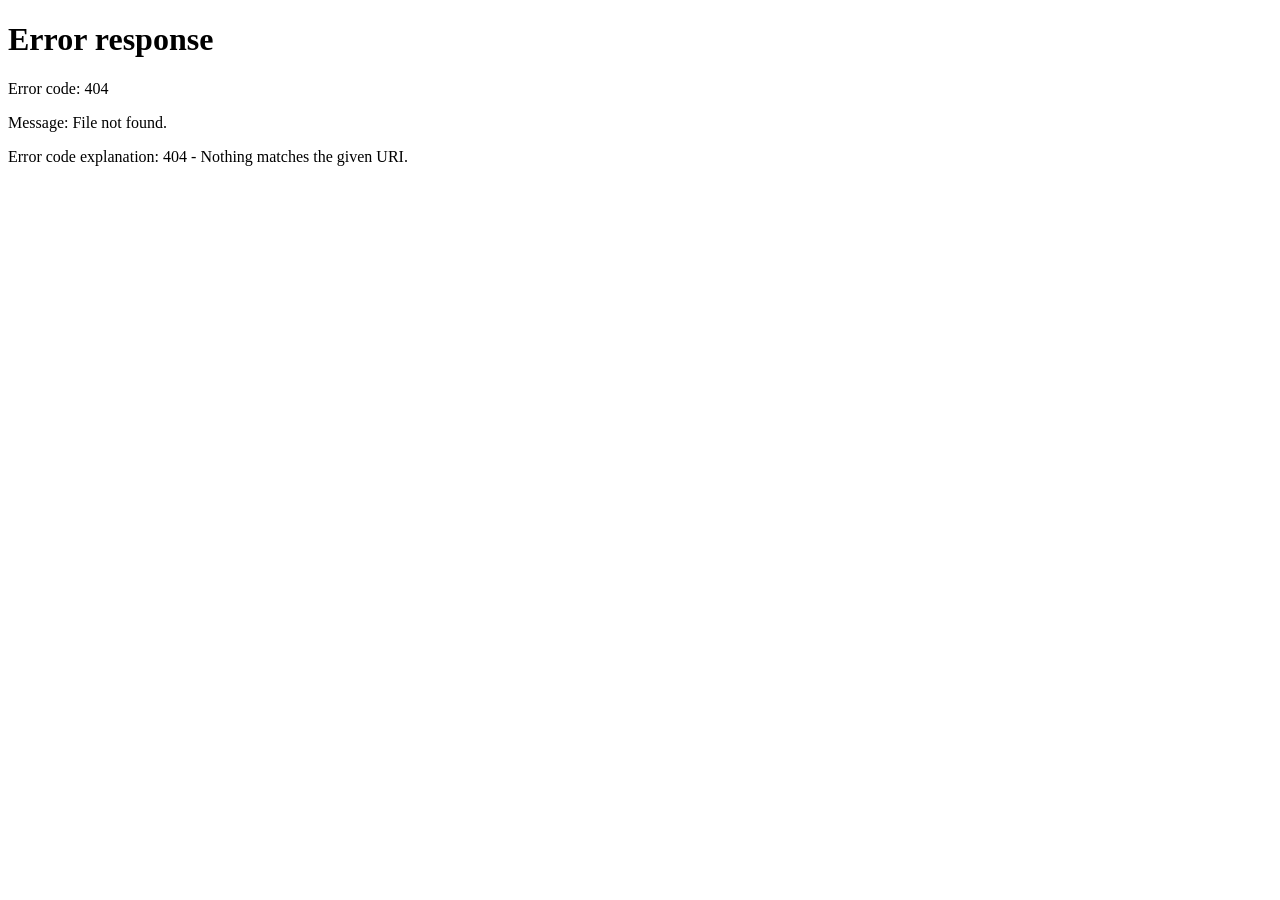
==== index.html @ 57e68140 "Polish OddPlay loading screen" ====
<!DOCTYPE html>
<html lang="en">
<head>
<meta charset="UTF-8">
<meta name="viewport" content="width=device-width, initial-scale=1.0">
<meta name="theme-color" content="#05060f">
<title>OddPlay</title>
<link rel="preconnect" href="https://fonts.googleapis.com">
<link rel="preconnect" href="https://fonts.gstatic.com" crossorigin>
<link href="https://fonts.googleapis.com/css2?family=Inter:wght@400;500;600;700&family=Space+Mono:wght@400;700&display=swap" rel="stylesheet">
<style>
*{box-sizing:border-box}
html,body{width:100%;height:100%;margin:0}
body{
  display:grid;
  place-items:center;
  overflow:hidden;
  background:
    radial-gradient(circle at 50% 42%,rgba(124,108,240,.12),transparent 30%),
    #05060f;
  color:#f5f3ff;
  font-family:Inter,system-ui,sans-serif;
}
body::before{
  content:"";
  position:fixed;
  inset:0;
  pointer-events:none;
  background-image:
    radial-gradient(circle,rgba(255,255,255,.34) 1px,transparent 1px),
    radial-gradient(circle,rgba(255,255,255,.2) 1px,transparent 1px);
  background-size:120px 120px,210px 210px;
  background-position:12px 30px,70px 90px;
  opacity:.16;
}
.loader{
  position:relative;
  width:min(88vw,390px);
  padding:34px 30px 30px;
  text-align:center;
  border:1px solid rgba(255,255,255,.09);
  border-radius:22px;
  background:rgba(12,13,28,.72);
  box-shadow:0 24px 70px rgba(0,0,0,.34),inset 0 1px 0 rgba(255,255,255,.04);
  backdrop-filter:blur(16px);
  -webkit-backdrop-filter:blur(16px);
}
.logo-wrap{display:inline-flex;align-items:center;gap:12px;margin-bottom:12px}
.mark{
  width:12px;
  height:12px;
  border-radius:50%;
  background:#7c6cf0;
  box-shadow:0 0 24px rgba(124,108,240,.75);
  animation:pulse 1.6s ease-in-out infinite;
}
.logo{
  margin:0;
  font:700 clamp(2.2rem,8vw,3.2rem)/1 "Space Mono",monospace;
  letter-spacing:.11em;
  text-indent:.11em;
}
.kicker{
  margin:0 0 22px;
  color:#868395;
  font-size:.7rem;
  font-weight:600;
  letter-spacing:.18em;
  text-transform:uppercase;
}
.status-row{display:flex;align-items:center;justify-content:space-between;margin-bottom:9px}
.text{margin:0;color:#bbb7c9;font-size:.78rem}
.dots{display:flex;gap:4px}
.dots span{width:4px;height:4px;border-radius:50%;background:#7c6cf0;opacity:.25;animation:dot 1.1s ease-in-out infinite}
.dots span:nth-child(2){animation-delay:.16s}.dots span:nth-child(3){animation-delay:.32s}
.line{height:5px;width:100%;border-radius:99px;background:rgba(255,255,255,.07);overflow:hidden}
.line span{display:block;width:34%;height:100%;border-radius:inherit;background:linear-gradient(90deg,rgba(124,108,240,.25),#9a8cff,rgba(124,108,240,.25));box-shadow:0 0 18px rgba(124,108,240,.45);animation:load 1.35s cubic-bezier(.45,0,.25,1) infinite}
.footer{margin-top:18px;color:#5f5d6c;font-size:.62rem;letter-spacing:.08em;text-transform:uppercase}
@keyframes load{0%{transform:translateX(-135%)}100%{transform:translateX(410%)}}
@keyframes pulse{0%,100%{transform:scale(.8);opacity:.55}50%{transform:scale(1);opacity:1}}
@keyframes dot{0%,80%,100%{opacity:.2;transform:translateY(0)}40%{opacity:1;transform:translateY(-2px)}}
@media(max-width:420px){.loader{padding:30px 22px 26px;border-radius:18px}.logo{font-size:2.25rem}}
@media(prefers-reduced-motion:reduce){.mark,.dots span,.line span{animation:none}.mark{opacity:1}.line span{transform:translateX(190%)}}
</style>
</head>
<body>
<main class="loader" aria-live="polite" aria-busy="true">
  <div class="logo-wrap"><span class="mark" aria-hidden="true"></span><h1 class="logo">OddPlay</h1></div>
  <p class="kicker">Tiny games. Big distractions.</p>
  <div class="status-row">
    <p class="text" id="status">Loading arcade</p>
    <div class="dots" aria-hidden="true"><span></span><span></span><span></span></div>
  </div>
  <div class="line" aria-hidden="true"><span></span></div>
  <div class="footer">Finding something fun…</div>
</main>
<script>
(function(){
  var status=document.getElementById('status');
  var games=[
    {name:'Cosmic Calendar',url:'game1.html'},
    {name:'Block Market',url:'game2.html'},
    {name:'Stop at 5.000',url:'game3.html'},
    {name:'A is Z Typer',url:'game4.html'},
    {name:'DVD Game',url:'game5.html'}
  ];
  var started=Date.now();
  var minimum=1250;
  function launch(list){
    var game=list[Math.floor(Math.random()*list.length)]||games[0];
    status.textContent='Opening '+game.name;
    var delay=Math.max(0,minimum-(Date.now()-started));
    setTimeout(function(){window.location.replace(game.url);},delay);
  }
  fetch('games.json',{cache:'no-store'})
    .then(function(r){if(!r.ok)throw new Error('registry');return r.json();})
    .then(function(data){
      var live=Array.isArray(data)?data.filter(function(g){return g&&typeof g.url==='string'&&g.url.trim();}):[];
      launch(live.length?live:games);
    })
    .catch(function(){launch(games);});
})();
</script>
</body>
</html>
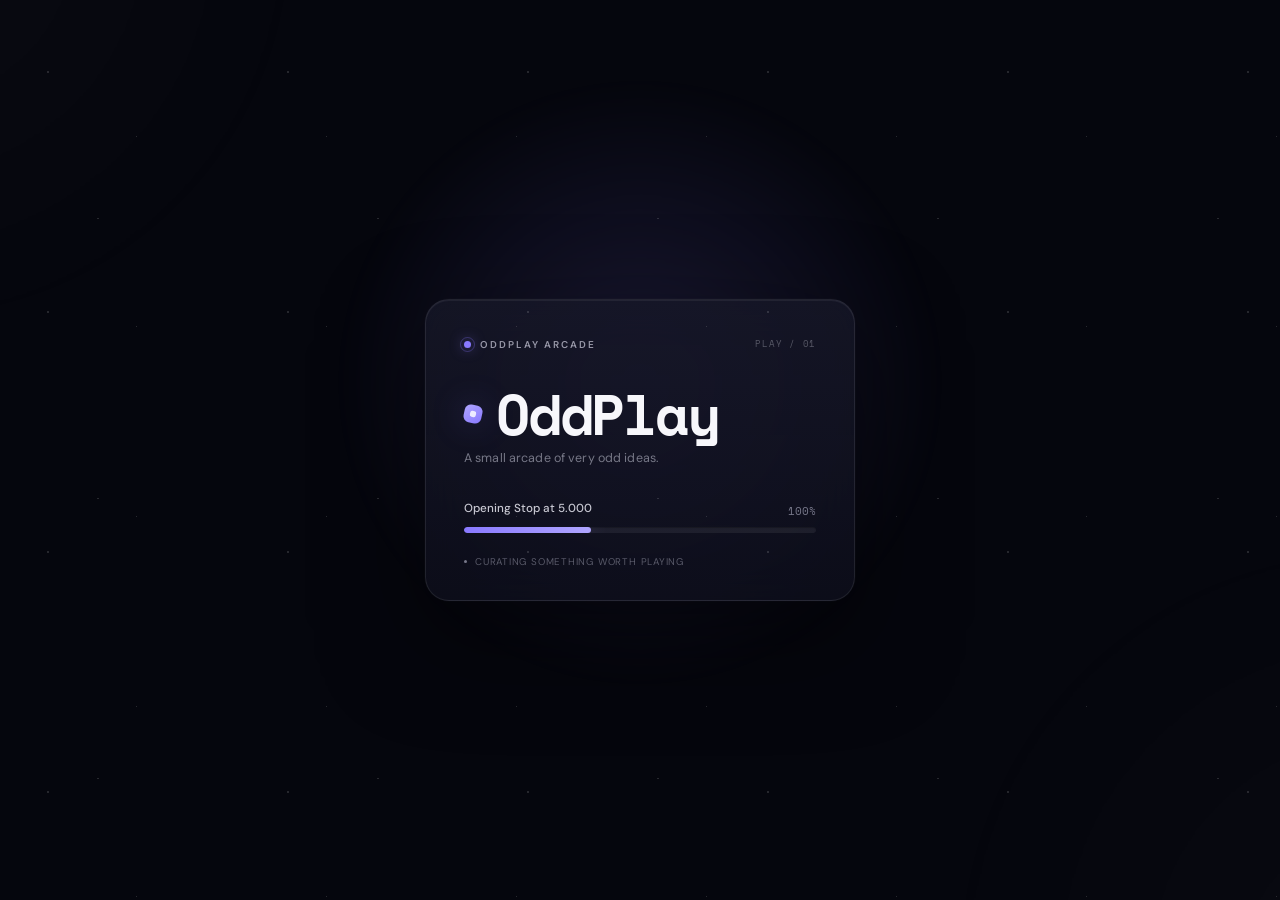
==== commit 62e4e352: "Upgrade OddPlay loader to premium visual design" ====
--- a/index.html
+++ b/index.html
@@ -7,96 +7,62 @@
 <title>OddPlay</title>
 <link rel="preconnect" href="https://fonts.googleapis.com">
 <link rel="preconnect" href="https://fonts.gstatic.com" crossorigin>
-<link href="https://fonts.googleapis.com/css2?family=Inter:wght@400;500;600;700&family=Space+Mono:wght@400;700&display=swap" rel="stylesheet">
+<link href="https://fonts.googleapis.com/css2?family=DM+Sans:wght@400;500;600;700&family=Space+Mono:wght@400;700&display=swap" rel="stylesheet">
 <style>
+:root{color-scheme:dark;--bg:#05060d;--panel:rgba(14,15,28,.78);--text:#f7f7fb;--muted:#8d8e9d;--dim:#5d5e6c;--accent:#8979ff;--accent2:#b0a6ff}
 *{box-sizing:border-box}
 html,body{width:100%;height:100%;margin:0}
-body{
-  display:grid;
-  place-items:center;
-  overflow:hidden;
-  background:
-    radial-gradient(circle at 50% 42%,rgba(124,108,240,.12),transparent 30%),
-    #05060f;
-  color:#f5f3ff;
-  font-family:Inter,system-ui,sans-serif;
-}
-body::before{
-  content:"";
-  position:fixed;
-  inset:0;
-  pointer-events:none;
-  background-image:
-    radial-gradient(circle,rgba(255,255,255,.34) 1px,transparent 1px),
-    radial-gradient(circle,rgba(255,255,255,.2) 1px,transparent 1px);
-  background-size:120px 120px,210px 210px;
-  background-position:12px 30px,70px 90px;
-  opacity:.16;
-}
-.loader{
-  position:relative;
-  width:min(88vw,390px);
-  padding:34px 30px 30px;
-  text-align:center;
-  border:1px solid rgba(255,255,255,.09);
-  border-radius:22px;
-  background:rgba(12,13,28,.72);
-  box-shadow:0 24px 70px rgba(0,0,0,.34),inset 0 1px 0 rgba(255,255,255,.04);
-  backdrop-filter:blur(16px);
-  -webkit-backdrop-filter:blur(16px);
-}
-.logo-wrap{display:inline-flex;align-items:center;gap:12px;margin-bottom:12px}
-.mark{
-  width:12px;
-  height:12px;
-  border-radius:50%;
-  background:#7c6cf0;
-  box-shadow:0 0 24px rgba(124,108,240,.75);
-  animation:pulse 1.6s ease-in-out infinite;
-}
-.logo{
-  margin:0;
-  font:700 clamp(2.2rem,8vw,3.2rem)/1 "Space Mono",monospace;
-  letter-spacing:.11em;
-  text-indent:.11em;
-}
-.kicker{
-  margin:0 0 22px;
-  color:#868395;
-  font-size:.7rem;
-  font-weight:600;
-  letter-spacing:.18em;
-  text-transform:uppercase;
-}
-.status-row{display:flex;align-items:center;justify-content:space-between;margin-bottom:9px}
-.text{margin:0;color:#bbb7c9;font-size:.78rem}
-.dots{display:flex;gap:4px}
-.dots span{width:4px;height:4px;border-radius:50%;background:#7c6cf0;opacity:.25;animation:dot 1.1s ease-in-out infinite}
-.dots span:nth-child(2){animation-delay:.16s}.dots span:nth-child(3){animation-delay:.32s}
-.line{height:5px;width:100%;border-radius:99px;background:rgba(255,255,255,.07);overflow:hidden}
-.line span{display:block;width:34%;height:100%;border-radius:inherit;background:linear-gradient(90deg,rgba(124,108,240,.25),#9a8cff,rgba(124,108,240,.25));box-shadow:0 0 18px rgba(124,108,240,.45);animation:load 1.35s cubic-bezier(.45,0,.25,1) infinite}
-.footer{margin-top:18px;color:#5f5d6c;font-size:.62rem;letter-spacing:.08em;text-transform:uppercase}
-@keyframes load{0%{transform:translateX(-135%)}100%{transform:translateX(410%)}}
-@keyframes pulse{0%,100%{transform:scale(.8);opacity:.55}50%{transform:scale(1);opacity:1}}
-@keyframes dot{0%,80%,100%{opacity:.2;transform:translateY(0)}40%{opacity:1;transform:translateY(-2px)}}
-@media(max-width:420px){.loader{padding:30px 22px 26px;border-radius:18px}.logo{font-size:2.25rem}}
-@media(prefers-reduced-motion:reduce){.mark,.dots span,.line span{animation:none}.mark{opacity:1}.line span{transform:translateX(190%)}}
+body{display:grid;place-items:center;overflow:hidden;background:var(--bg);color:var(--text);font-family:"DM Sans",Inter,system-ui,sans-serif;-webkit-font-smoothing:antialiased}
+body::before{content:"";position:fixed;inset:-25%;background:radial-gradient(circle at 50% 45%,rgba(137,121,255,.16),transparent 25%),radial-gradient(circle at 12% 12%,rgba(255,255,255,.025),transparent 20%),radial-gradient(circle at 88% 88%,rgba(255,255,255,.02),transparent 22%);filter:blur(8px);pointer-events:none}
+body::after{content:"";position:fixed;inset:0;pointer-events:none;opacity:.14;background-image:radial-gradient(circle at 20% 30%,#fff .7px,transparent .8px),radial-gradient(circle at 80% 20%,#fff .6px,transparent .7px),radial-gradient(circle at 35% 78%,#fff .55px,transparent .7px),radial-gradient(circle at 72% 72%,#fff .45px,transparent .65px);background-size:240px 240px,310px 310px,280px 280px,190px 190px}
+.loader{position:relative;width:min(90vw,430px);padding:38px 38px 32px;border:1px solid rgba(255,255,255,.085);border-radius:24px;background:linear-gradient(180deg,rgba(22,23,39,.82),var(--panel));box-shadow:0 35px 100px rgba(0,0,0,.5),0 0 0 1px rgba(255,255,255,.015),inset 0 1px 0 rgba(255,255,255,.06);backdrop-filter:blur(22px);-webkit-backdrop-filter:blur(22px)}
+.topline{display:flex;align-items:center;justify-content:space-between;margin-bottom:36px}
+.eyebrow{display:flex;align-items:center;gap:9px;color:#9898a8;font-size:.62rem;font-weight:600;letter-spacing:.2em;text-transform:uppercase}
+.live{position:relative;width:7px;height:7px;border-radius:50%;background:var(--accent);box-shadow:0 0 14px rgba(137,121,255,.75)}
+.live::after{content:"";position:absolute;inset:-4px;border:1px solid rgba(137,121,255,.3);border-radius:50%;animation:ring 1.8s ease-out infinite}
+.version{color:#585967;font:400 .58rem/1 "Space Mono",monospace;letter-spacing:.08em}
+.brand{display:flex;align-items:center;gap:14px;margin-bottom:10px}
+.brand-mark{position:relative;width:18px;height:18px;border-radius:6px;background:linear-gradient(135deg,var(--accent2),var(--accent));box-shadow:0 0 34px rgba(137,121,255,.28);transform:rotate(12deg)}
+.brand-mark::after{content:"";position:absolute;width:6px;height:6px;left:6px;top:6px;border-radius:2px;background:#fff;opacity:.82}
+.logo{margin:0;font:700 clamp(2.45rem,9vw,3.5rem)/.96 "Space Mono",monospace;letter-spacing:-.04em}
+.tagline{margin:0 0 34px;color:#777887;font-size:.78rem;letter-spacing:.01em}
+.status{display:flex;align-items:end;justify-content:space-between;margin-bottom:11px}
+.status-label{margin:0;color:#c8c8d2;font-size:.73rem;font-weight:500}
+.percent{margin:0;color:#77788a;font:400 .66rem/1 "Space Mono",monospace}
+.track{position:relative;height:6px;overflow:hidden;border-radius:999px;background:rgba(255,255,255,.065);box-shadow:inset 0 1px 1px rgba(0,0,0,.25)}
+.bar{position:absolute;inset:0 auto 0 0;width:36%;border-radius:inherit;background:linear-gradient(90deg,var(--accent),var(--accent2));box-shadow:0 0 22px rgba(137,121,255,.35);animation:progress 1.35s cubic-bezier(.65,0,.2,1) infinite}
+.shine{position:absolute;inset:0;transform:translateX(-110%);background:linear-gradient(90deg,transparent,rgba(255,255,255,.5),transparent);animation:shine 1.35s ease-in-out infinite}
+.note{display:flex;align-items:center;gap:8px;margin-top:22px;color:#595a69;font-size:.61rem;letter-spacing:.08em;text-transform:uppercase}
+.note-dot{width:3px;height:3px;border-radius:50%;background:#77788a}
+@keyframes progress{0%{transform:translateX(-125%)}100%{transform:translateX(375%)}}
+@keyframes shine{0%{transform:translateX(-115%)}55%,100%{transform:translateX(115%)}}
+@keyframes ring{0%{transform:scale(.7);opacity:.8}100%{transform:scale(1.7);opacity:0}}
+@media(max-width:480px){.loader{width:min(91vw,430px);padding:30px 24px 26px;border-radius:20px}.topline{margin-bottom:30px}.tagline{margin-bottom:28px}.logo{font-size:2.35rem}}
+@media(prefers-reduced-motion:reduce){.live::after,.bar,.shine{animation:none}.bar{transform:translateX(175%);width:36%}.shine{display:none}}
 </style>
 </head>
 <body>
 <main class="loader" aria-live="polite" aria-busy="true">
-  <div class="logo-wrap"><span class="mark" aria-hidden="true"></span><h1 class="logo">OddPlay</h1></div>
-  <p class="kicker">Tiny games. Big distractions.</p>
-  <div class="status-row">
-    <p class="text" id="status">Loading arcade</p>
-    <div class="dots" aria-hidden="true"><span></span><span></span><span></span></div>
+  <div class="topline">
+    <div class="eyebrow"><span class="live" aria-hidden="true"></span>OddPlay Arcade</div>
+    <div class="version">PLAY / 01</div>
   </div>
-  <div class="line" aria-hidden="true"><span></span></div>
-  <div class="footer">Finding something fun…</div>
+  <div class="brand">
+    <span class="brand-mark" aria-hidden="true"></span>
+    <h1 class="logo">OddPlay</h1>
+  </div>
+  <p class="tagline">A small arcade of very odd ideas.</p>
+  <div class="status">
+    <p class="status-label" id="status">Preparing your game</p>
+    <p class="percent" id="percent">00%</p>
+  </div>
+  <div class="track" aria-hidden="true"><span class="bar"></span><span class="shine"></span></div>
+  <div class="note"><span class="note-dot"></span><span>Curating something worth playing</span></div>
 </main>
 <script>
 (function(){
   var status=document.getElementById('status');
+  var percent=document.getElementById('percent');
   var games=[
     {name:'Cosmic Calendar',url:'game1.html'},
     {name:'Block Market',url:'game2.html'},
@@ -105,10 +71,17 @@
     {name:'DVD Game',url:'game5.html'}
   ];
   var started=Date.now();
-  var minimum=1250;
+  var minimum=1350;
+  var displayTimer=setInterval(function(){
+    var elapsed=Date.now()-started;
+    var value=Math.min(92,Math.floor((elapsed/minimum)*86));
+    percent.textContent=(value<10?'0':'')+value+'%';
+  },50);
   function launch(list){
     var game=list[Math.floor(Math.random()*list.length)]||games[0];
     status.textContent='Opening '+game.name;
+    percent.textContent='100%';
+    clearInterval(displayTimer);
     var delay=Math.max(0,minimum-(Date.now()-started));
     setTimeout(function(){window.location.replace(game.url);},delay);
   }
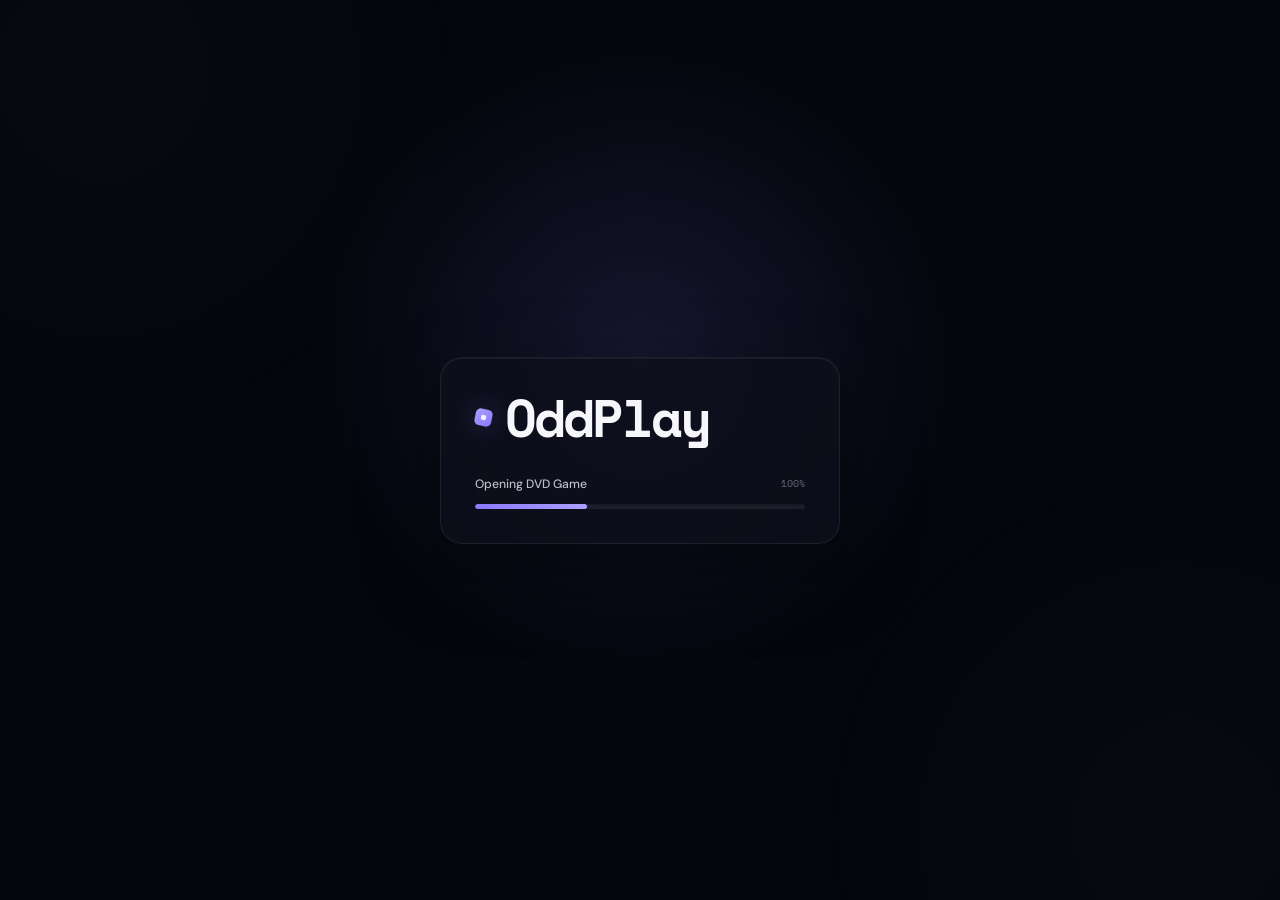
==== commit 7e8ec887: "Simplify premium OddPlay loader" ====
--- a/index.html
+++ b/index.html
@@ -3,61 +3,40 @@
 <head>
 <meta charset="UTF-8">
 <meta name="viewport" content="width=device-width, initial-scale=1.0">
-<meta name="theme-color" content="#05060f">
+<meta name="theme-color" content="#05060d">
 <title>OddPlay</title>
 <link rel="preconnect" href="https://fonts.googleapis.com">
 <link rel="preconnect" href="https://fonts.gstatic.com" crossorigin>
 <link href="https://fonts.googleapis.com/css2?family=DM+Sans:wght@400;500;600;700&family=Space+Mono:wght@400;700&display=swap" rel="stylesheet">
 <style>
-:root{color-scheme:dark;--bg:#05060d;--panel:rgba(14,15,28,.78);--text:#f7f7fb;--muted:#8d8e9d;--dim:#5d5e6c;--accent:#8979ff;--accent2:#b0a6ff}
+:root{color-scheme:dark;--bg:#05060d;--panel:rgba(14,15,28,.82);--text:#f7f7fb;--muted:#9091a0;--accent:#8979ff;--accent2:#aaa0ff}
 *{box-sizing:border-box}
 html,body{width:100%;height:100%;margin:0}
 body{display:grid;place-items:center;overflow:hidden;background:var(--bg);color:var(--text);font-family:"DM Sans",Inter,system-ui,sans-serif;-webkit-font-smoothing:antialiased}
-body::before{content:"";position:fixed;inset:-25%;background:radial-gradient(circle at 50% 45%,rgba(137,121,255,.16),transparent 25%),radial-gradient(circle at 12% 12%,rgba(255,255,255,.025),transparent 20%),radial-gradient(circle at 88% 88%,rgba(255,255,255,.02),transparent 22%);filter:blur(8px);pointer-events:none}
-body::after{content:"";position:fixed;inset:0;pointer-events:none;opacity:.14;background-image:radial-gradient(circle at 20% 30%,#fff .7px,transparent .8px),radial-gradient(circle at 80% 20%,#fff .6px,transparent .7px),radial-gradient(circle at 35% 78%,#fff .55px,transparent .7px),radial-gradient(circle at 72% 72%,#fff .45px,transparent .65px);background-size:240px 240px,310px 310px,280px 280px,190px 190px}
-.loader{position:relative;width:min(90vw,430px);padding:38px 38px 32px;border:1px solid rgba(255,255,255,.085);border-radius:24px;background:linear-gradient(180deg,rgba(22,23,39,.82),var(--panel));box-shadow:0 35px 100px rgba(0,0,0,.5),0 0 0 1px rgba(255,255,255,.015),inset 0 1px 0 rgba(255,255,255,.06);backdrop-filter:blur(22px);-webkit-backdrop-filter:blur(22px)}
-.topline{display:flex;align-items:center;justify-content:space-between;margin-bottom:36px}
-.eyebrow{display:flex;align-items:center;gap:9px;color:#9898a8;font-size:.62rem;font-weight:600;letter-spacing:.2em;text-transform:uppercase}
-.live{position:relative;width:7px;height:7px;border-radius:50%;background:var(--accent);box-shadow:0 0 14px rgba(137,121,255,.75)}
-.live::after{content:"";position:absolute;inset:-4px;border:1px solid rgba(137,121,255,.3);border-radius:50%;animation:ring 1.8s ease-out infinite}
-.version{color:#585967;font:400 .58rem/1 "Space Mono",monospace;letter-spacing:.08em}
-.brand{display:flex;align-items:center;gap:14px;margin-bottom:10px}
-.brand-mark{position:relative;width:18px;height:18px;border-radius:6px;background:linear-gradient(135deg,var(--accent2),var(--accent));box-shadow:0 0 34px rgba(137,121,255,.28);transform:rotate(12deg)}
-.brand-mark::after{content:"";position:absolute;width:6px;height:6px;left:6px;top:6px;border-radius:2px;background:#fff;opacity:.82}
-.logo{margin:0;font:700 clamp(2.45rem,9vw,3.5rem)/.96 "Space Mono",monospace;letter-spacing:-.04em}
-.tagline{margin:0 0 34px;color:#777887;font-size:.78rem;letter-spacing:.01em}
-.status{display:flex;align-items:end;justify-content:space-between;margin-bottom:11px}
-.status-label{margin:0;color:#c8c8d2;font-size:.73rem;font-weight:500}
-.percent{margin:0;color:#77788a;font:400 .66rem/1 "Space Mono",monospace}
-.track{position:relative;height:6px;overflow:hidden;border-radius:999px;background:rgba(255,255,255,.065);box-shadow:inset 0 1px 1px rgba(0,0,0,.25)}
-.bar{position:absolute;inset:0 auto 0 0;width:36%;border-radius:inherit;background:linear-gradient(90deg,var(--accent),var(--accent2));box-shadow:0 0 22px rgba(137,121,255,.35);animation:progress 1.35s cubic-bezier(.65,0,.2,1) infinite}
-.shine{position:absolute;inset:0;transform:translateX(-110%);background:linear-gradient(90deg,transparent,rgba(255,255,255,.5),transparent);animation:shine 1.35s ease-in-out infinite}
-.note{display:flex;align-items:center;gap:8px;margin-top:22px;color:#595a69;font-size:.61rem;letter-spacing:.08em;text-transform:uppercase}
-.note-dot{width:3px;height:3px;border-radius:50%;background:#77788a}
-@keyframes progress{0%{transform:translateX(-125%)}100%{transform:translateX(375%)}}
-@keyframes shine{0%{transform:translateX(-115%)}55%,100%{transform:translateX(115%)}}
-@keyframes ring{0%{transform:scale(.7);opacity:.8}100%{transform:scale(1.7);opacity:0}}
-@media(max-width:480px){.loader{width:min(91vw,430px);padding:30px 24px 26px;border-radius:20px}.topline{margin-bottom:30px}.tagline{margin-bottom:28px}.logo{font-size:2.35rem}}
-@media(prefers-reduced-motion:reduce){.live::after,.bar,.shine{animation:none}.bar{transform:translateX(175%);width:36%}.shine{display:none}}
+body::before{content:"";position:fixed;inset:-20%;pointer-events:none;background:radial-gradient(circle at 50% 43%,rgba(137,121,255,.14),transparent 28%),radial-gradient(circle at 20% 20%,rgba(255,255,255,.02),transparent 22%),radial-gradient(circle at 80% 80%,rgba(255,255,255,.02),transparent 22%);filter:blur(8px)}
+.loader{position:relative;width:min(88vw,400px);padding:34px;border:1px solid rgba(255,255,255,.075);border-radius:22px;background:var(--panel);box-shadow:0 28px 80px rgba(0,0,0,.45),inset 0 1px 0 rgba(255,255,255,.05);backdrop-filter:blur(20px);-webkit-backdrop-filter:blur(20px)}
+.brand{display:flex;align-items:center;gap:13px;margin-bottom:32px}
+.mark{position:relative;width:17px;height:17px;border-radius:5px;background:linear-gradient(135deg,var(--accent2),var(--accent));transform:rotate(12deg);box-shadow:0 0 28px rgba(137,121,255,.3)}
+.mark::after{content:"";position:absolute;width:5px;height:5px;left:6px;top:6px;border-radius:1.5px;background:#fff;opacity:.85}
+.logo{margin:0;font:700 clamp(2.35rem,9vw,3.25rem)/1 "Space Mono",monospace;letter-spacing:-.055em}
+.status{display:flex;align-items:center;justify-content:space-between;margin-bottom:12px}
+.label{margin:0;color:#bdbdc8;font-size:.76rem;font-weight:500}
+.percent{margin:0;color:#666777;font:400 .65rem/1 "Space Mono",monospace}
+.track{height:5px;overflow:hidden;border-radius:999px;background:rgba(255,255,255,.065);box-shadow:inset 0 1px 1px rgba(0,0,0,.22)}
+.bar{display:block;width:34%;height:100%;border-radius:inherit;background:linear-gradient(90deg,var(--accent),var(--accent2));box-shadow:0 0 18px rgba(137,121,255,.32);animation:load 1.35s cubic-bezier(.65,0,.2,1) infinite}
+@keyframes load{0%{transform:translateX(-135%)}100%{transform:translateX(405%)}}
+@media(max-width:480px){.loader{width:min(90vw,400px);padding:28px 24px;border-radius:19px}.brand{margin-bottom:28px}.logo{font-size:2.3rem}}
+@media(prefers-reduced-motion:reduce){.bar{animation:none;transform:translateX(195%)}}
 </style>
 </head>
 <body>
 <main class="loader" aria-live="polite" aria-busy="true">
-  <div class="topline">
-    <div class="eyebrow"><span class="live" aria-hidden="true"></span>OddPlay Arcade</div>
-    <div class="version">PLAY / 01</div>
-  </div>
-  <div class="brand">
-    <span class="brand-mark" aria-hidden="true"></span>
-    <h1 class="logo">OddPlay</h1>
-  </div>
-  <p class="tagline">A small arcade of very odd ideas.</p>
+  <div class="brand"><span class="mark" aria-hidden="true"></span><h1 class="logo">OddPlay</h1></div>
   <div class="status">
-    <p class="status-label" id="status">Preparing your game</p>
+    <p class="label" id="status">Preparing your game</p>
     <p class="percent" id="percent">00%</p>
   </div>
-  <div class="track" aria-hidden="true"><span class="bar"></span><span class="shine"></span></div>
-  <div class="note"><span class="note-dot"></span><span>Curating something worth playing</span></div>
+  <div class="track" aria-hidden="true"><span class="bar"></span></div>
 </main>
 <script>
 (function(){
@@ -72,7 +51,7 @@
   ];
   var started=Date.now();
   var minimum=1350;
-  var displayTimer=setInterval(function(){
+  var timer=setInterval(function(){
     var elapsed=Date.now()-started;
     var value=Math.min(92,Math.floor((elapsed/minimum)*86));
     percent.textContent=(value<10?'0':'')+value+'%';
@@ -81,7 +60,7 @@
     var game=list[Math.floor(Math.random()*list.length)]||games[0];
     status.textContent='Opening '+game.name;
     percent.textContent='100%';
-    clearInterval(displayTimer);
+    clearInterval(timer);
     var delay=Math.max(0,minimum-(Date.now()-started));
     setTimeout(function(){window.location.replace(game.url);},delay);
   }
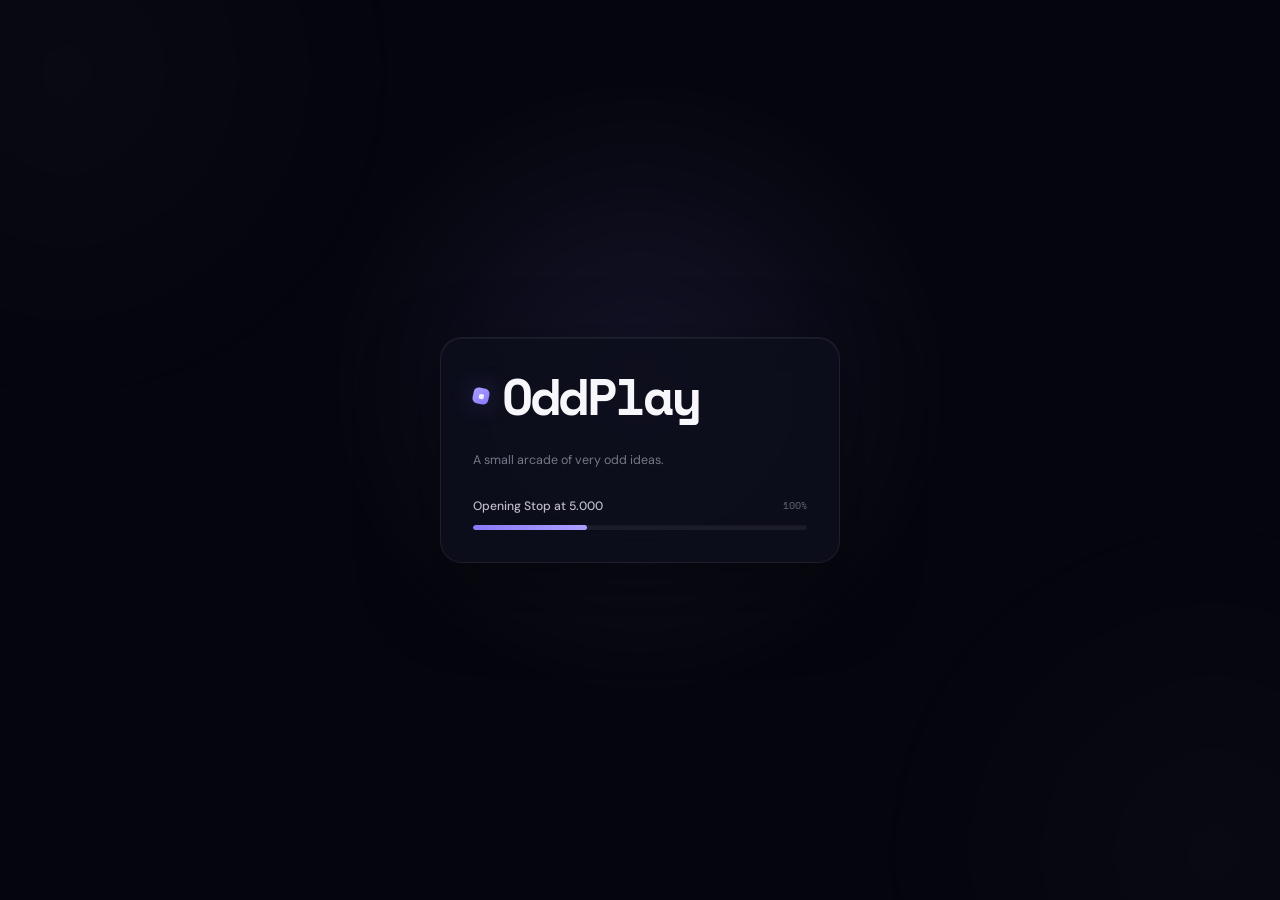
==== commit 8343df36: "Simplify OddPlay loader card" ====
--- a/index.html
+++ b/index.html
@@ -9,29 +9,31 @@
 <link rel="preconnect" href="https://fonts.gstatic.com" crossorigin>
 <link href="https://fonts.googleapis.com/css2?family=DM+Sans:wght@400;500;600;700&family=Space+Mono:wght@400;700&display=swap" rel="stylesheet">
 <style>
-:root{color-scheme:dark;--bg:#05060d;--panel:rgba(14,15,28,.82);--text:#f7f7fb;--muted:#9091a0;--accent:#8979ff;--accent2:#aaa0ff}
+:root{color-scheme:dark;--bg:#05060d;--panel:rgba(14,15,28,.84);--text:#f7f7fb;--accent:#8979ff;--accent2:#aaa0ff}
 *{box-sizing:border-box}
 html,body{width:100%;height:100%;margin:0}
 body{display:grid;place-items:center;overflow:hidden;background:var(--bg);color:var(--text);font-family:"DM Sans",Inter,system-ui,sans-serif;-webkit-font-smoothing:antialiased}
-body::before{content:"";position:fixed;inset:-20%;pointer-events:none;background:radial-gradient(circle at 50% 43%,rgba(137,121,255,.14),transparent 28%),radial-gradient(circle at 20% 20%,rgba(255,255,255,.02),transparent 22%),radial-gradient(circle at 80% 80%,rgba(255,255,255,.02),transparent 22%);filter:blur(8px)}
-.loader{position:relative;width:min(88vw,400px);padding:34px;border:1px solid rgba(255,255,255,.075);border-radius:22px;background:var(--panel);box-shadow:0 28px 80px rgba(0,0,0,.45),inset 0 1px 0 rgba(255,255,255,.05);backdrop-filter:blur(20px);-webkit-backdrop-filter:blur(20px)}
-.brand{display:flex;align-items:center;gap:13px;margin-bottom:32px}
-.mark{position:relative;width:17px;height:17px;border-radius:5px;background:linear-gradient(135deg,var(--accent2),var(--accent));transform:rotate(12deg);box-shadow:0 0 28px rgba(137,121,255,.3)}
-.mark::after{content:"";position:absolute;width:5px;height:5px;left:6px;top:6px;border-radius:1.5px;background:#fff;opacity:.85}
-.logo{margin:0;font:700 clamp(2.35rem,9vw,3.25rem)/1 "Space Mono",monospace;letter-spacing:-.055em}
-.status{display:flex;align-items:center;justify-content:space-between;margin-bottom:12px}
+body::before{content:"";position:fixed;inset:-20%;pointer-events:none;background:radial-gradient(circle at 50% 45%,rgba(137,121,255,.12),transparent 28%),radial-gradient(circle at 18% 20%,rgba(255,255,255,.018),transparent 20%),radial-gradient(circle at 82% 82%,rgba(255,255,255,.018),transparent 20%);filter:blur(9px)}
+.loader{position:relative;width:min(88vw,400px);padding:32px;border:1px solid rgba(255,255,255,.075);border-radius:22px;background:var(--panel);box-shadow:0 28px 80px rgba(0,0,0,.44),inset 0 1px 0 rgba(255,255,255,.05);backdrop-filter:blur(20px);-webkit-backdrop-filter:blur(20px)}
+.brand{display:flex;align-items:center;gap:13px;margin-bottom:30px}
+.mark{position:relative;width:16px;height:16px;flex:0 0 16px;border-radius:5px;background:linear-gradient(135deg,var(--accent2),var(--accent));transform:rotate(12deg);box-shadow:0 0 24px rgba(137,121,255,.28)}
+.mark::after{content:"";position:absolute;width:5px;height:5px;left:5.5px;top:5.5px;border-radius:1.5px;background:#fff;opacity:.85}
+.logo{margin:0;font:700 clamp(2.3rem,9vw,3.2rem)/1 "Space Mono",monospace;letter-spacing:-.055em}
+.tagline{margin:0 0 30px;color:#777887;font-size:.78rem}
+.status{display:flex;align-items:center;justify-content:space-between;margin-bottom:11px}
 .label{margin:0;color:#bdbdc8;font-size:.76rem;font-weight:500}
 .percent{margin:0;color:#666777;font:400 .65rem/1 "Space Mono",monospace}
 .track{height:5px;overflow:hidden;border-radius:999px;background:rgba(255,255,255,.065);box-shadow:inset 0 1px 1px rgba(0,0,0,.22)}
 .bar{display:block;width:34%;height:100%;border-radius:inherit;background:linear-gradient(90deg,var(--accent),var(--accent2));box-shadow:0 0 18px rgba(137,121,255,.32);animation:load 1.35s cubic-bezier(.65,0,.2,1) infinite}
 @keyframes load{0%{transform:translateX(-135%)}100%{transform:translateX(405%)}}
-@media(max-width:480px){.loader{width:min(90vw,400px);padding:28px 24px;border-radius:19px}.brand{margin-bottom:28px}.logo{font-size:2.3rem}}
+@media(max-width:480px){.loader{width:min(90vw,400px);padding:28px 24px;border-radius:19px}.brand{margin-bottom:27px}.tagline{margin-bottom:27px}.logo{font-size:2.3rem}}
 @media(prefers-reduced-motion:reduce){.bar{animation:none;transform:translateX(195%)}}
 </style>
 </head>
 <body>
 <main class="loader" aria-live="polite" aria-busy="true">
   <div class="brand"><span class="mark" aria-hidden="true"></span><h1 class="logo">OddPlay</h1></div>
+  <p class="tagline">A small arcade of very odd ideas.</p>
   <div class="status">
     <p class="label" id="status">Preparing your game</p>
     <p class="percent" id="percent">00%</p>
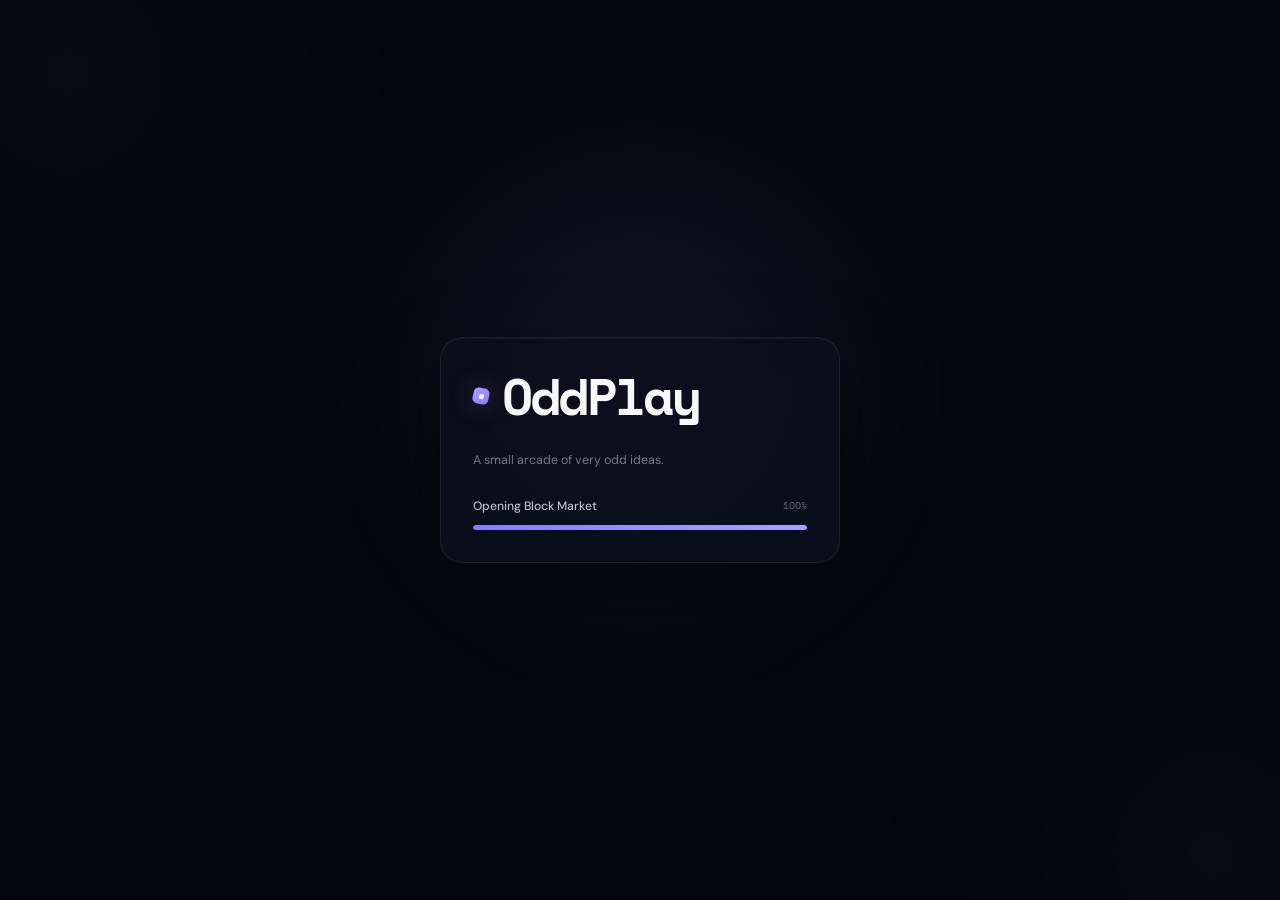
==== commit d2aedfd4: "Slow down loading percentage animation" ====
--- a/index.html
+++ b/index.html
@@ -22,12 +22,13 @@
 .tagline{margin:0 0 30px;color:#777887;font-size:.78rem}
 .status{display:flex;align-items:center;justify-content:space-between;margin-bottom:11px}
 .label{margin:0;color:#bdbdc8;font-size:.76rem;font-weight:500}
-.percent{margin:0;color:#666777;font:400 .65rem/1 "Space Mono",monospace}
+.percent{margin:0;color:#666777;font:400 .65rem/1 "Space Mono",monospace;font-variant-numeric:tabular-nums;min-width:3.2ch;text-align:right}
 .track{height:5px;overflow:hidden;border-radius:999px;background:rgba(255,255,255,.065);box-shadow:inset 0 1px 1px rgba(0,0,0,.22)}
-.bar{display:block;width:34%;height:100%;border-radius:inherit;background:linear-gradient(90deg,var(--accent),var(--accent2));box-shadow:0 0 18px rgba(137,121,255,.32);animation:load 1.35s cubic-bezier(.65,0,.2,1) infinite}
-@keyframes load{0%{transform:translateX(-135%)}100%{transform:translateX(405%)}}
+.bar{display:block;width:100%;height:100%;border-radius:inherit;background:linear-gradient(90deg,var(--accent),var(--accent2));box-shadow:0 0 18px rgba(137,121,255,.32);transform:scaleX(0);transform-origin:left center}
+.bar.ready{animation:load 1.2s cubic-bezier(.45,0,.25,1) forwards}
+@keyframes load{from{transform:scaleX(0)}to{transform:scaleX(1)}}
 @media(max-width:480px){.loader{width:min(90vw,400px);padding:28px 24px;border-radius:19px}.brand{margin-bottom:27px}.tagline{margin-bottom:27px}.logo{font-size:2.3rem}}
-@media(prefers-reduced-motion:reduce){.bar{animation:none;transform:translateX(195%)}}
+@media(prefers-reduced-motion:reduce){.bar{transition:none}.bar.ready{animation:none;transform:scaleX(1)}}
 </style>
 </head>
 <body>
@@ -38,12 +39,13 @@
     <p class="label" id="status">Preparing your game</p>
     <p class="percent" id="percent">00%</p>
   </div>
-  <div class="track" aria-hidden="true"><span class="bar"></span></div>
+  <div class="track" aria-hidden="true"><span class="bar" id="bar"></span></div>
 </main>
 <script>
 (function(){
   var status=document.getElementById('status');
   var percent=document.getElementById('percent');
+  var bar=document.getElementById('bar');
   var games=[
     {name:'Cosmic Calendar',url:'game1.html'},
     {name:'Block Market',url:'game2.html'},
@@ -52,17 +54,22 @@
     {name:'DVD Game',url:'game5.html'}
   ];
   var started=Date.now();
-  var minimum=1350;
-  var timer=setInterval(function(){
+  var minimum=4200;
+  var displayed=0;
+  function update(){
     var elapsed=Date.now()-started;
-    var value=Math.min(92,Math.floor((elapsed/minimum)*86));
-    percent.textContent=(value<10?'0':'')+value+'%';
-  },50);
+    var progress=Math.min(0.97,elapsed/minimum);
+    var target=Math.floor(progress*97);
+    if(target>displayed){displayed=target;percent.textContent=(displayed<10?'0':'')+displayed+'%';bar.style.transform='scaleX('+progress+')';}
+    if(displayed<97) requestAnimationFrame(update);
+  }
+  requestAnimationFrame(update);
   function launch(list){
     var game=list[Math.floor(Math.random()*list.length)]||games[0];
     status.textContent='Opening '+game.name;
+    displayed=100;
     percent.textContent='100%';
-    clearInterval(timer);
+    bar.classList.add('ready');
     var delay=Math.max(0,minimum-(Date.now()-started));
     setTimeout(function(){window.location.replace(game.url);},delay);
   }
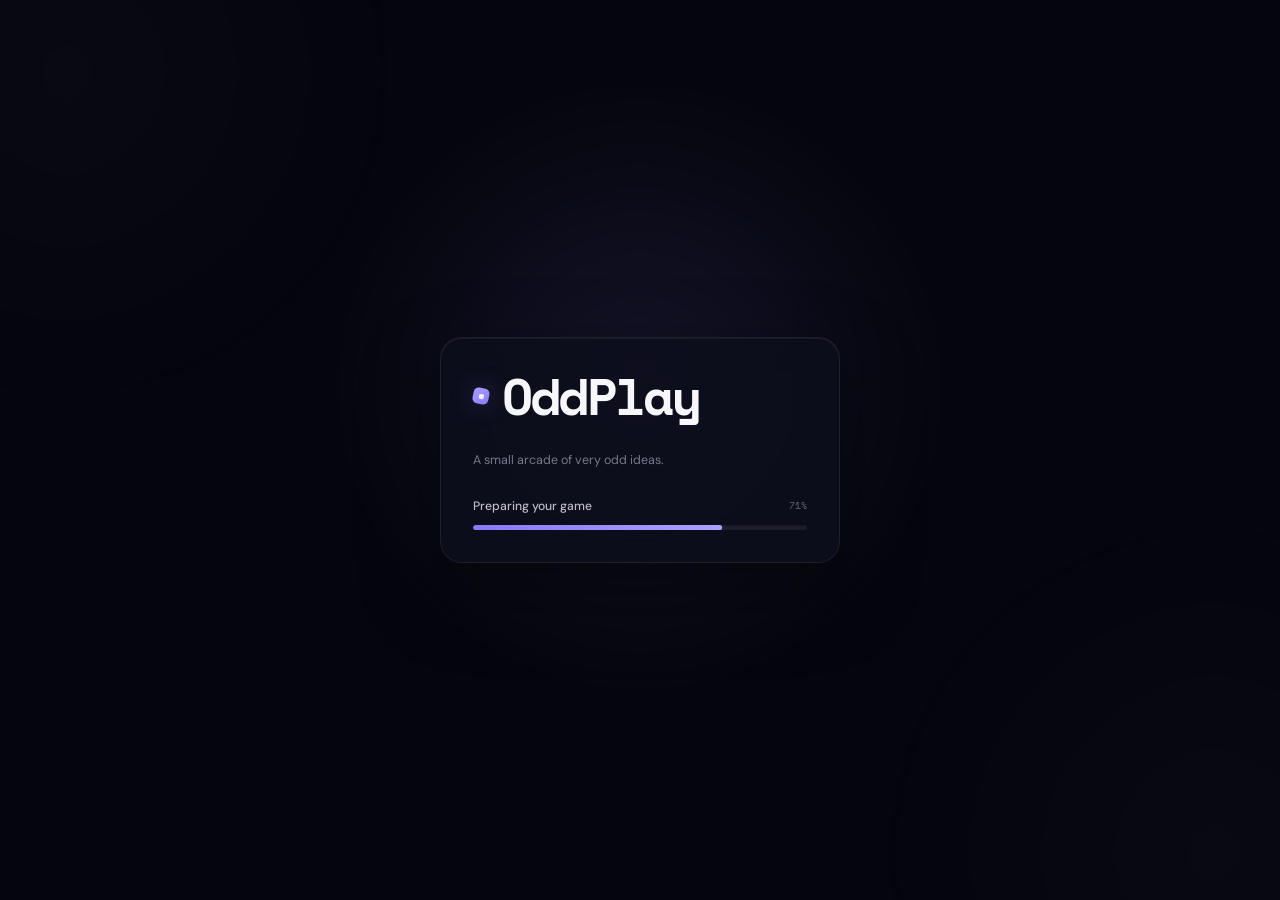
==== commit 143aa872: "Shorten loader duration and prevent registry stalls" ====
--- a/index.html
+++ b/index.html
@@ -24,11 +24,9 @@
 .label{margin:0;color:#bdbdc8;font-size:.76rem;font-weight:500}
 .percent{margin:0;color:#666777;font:400 .65rem/1 "Space Mono",monospace;font-variant-numeric:tabular-nums;min-width:3.2ch;text-align:right}
 .track{height:5px;overflow:hidden;border-radius:999px;background:rgba(255,255,255,.065);box-shadow:inset 0 1px 1px rgba(0,0,0,.22)}
-.bar{display:block;width:100%;height:100%;border-radius:inherit;background:linear-gradient(90deg,var(--accent),var(--accent2));box-shadow:0 0 18px rgba(137,121,255,.32);transform:scaleX(0);transform-origin:left center}
-.bar.ready{animation:load 1.2s cubic-bezier(.45,0,.25,1) forwards}
-@keyframes load{from{transform:scaleX(0)}to{transform:scaleX(1)}}
+.bar{display:block;width:100%;height:100%;border-radius:inherit;background:linear-gradient(90deg,var(--accent),var(--accent2));box-shadow:0 0 18px rgba(137,121,255,.32);transform:scaleX(0);transform-origin:left center;transition:transform .06s linear}
 @media(max-width:480px){.loader{width:min(90vw,400px);padding:28px 24px;border-radius:19px}.brand{margin-bottom:27px}.tagline{margin-bottom:27px}.logo{font-size:2.3rem}}
-@media(prefers-reduced-motion:reduce){.bar{transition:none}.bar.ready{animation:none;transform:scaleX(1)}}
+@media(prefers-reduced-motion:reduce){.bar{transition:none;transform:scaleX(1)}}
 </style>
 </head>
 <body>
@@ -54,32 +52,44 @@
     {name:'DVD Game',url:'game5.html'}
   ];
   var started=Date.now();
-  var minimum=4200;
-  var displayed=0;
+  var minimum=1850;
+  var launched=false;
+  var selected=games[Math.floor(Math.random()*games.length)];
+  var fallbackTimer;
+
   function update(){
+    if(launched)return;
     var elapsed=Date.now()-started;
-    var progress=Math.min(0.97,elapsed/minimum);
-    var target=Math.floor(progress*97);
-    if(target>displayed){displayed=target;percent.textContent=(displayed<10?'0':'')+displayed+'%';bar.style.transform='scaleX('+progress+')';}
-    if(displayed<97) requestAnimationFrame(update);
+    var progress=Math.min(.96,elapsed/minimum);
+    var value=Math.min(96,Math.floor(progress*96));
+    percent.textContent=(value<10?'0':'')+value+'%';
+    bar.style.transform='scaleX('+progress+')';
+    if(elapsed<minimum) requestAnimationFrame(update);
   }
+
+  function launch(game){
+    if(launched)return;
+    launched=true;
+    clearTimeout(fallbackTimer);
+    status.textContent='Opening '+game.name;
+    percent.textContent='100%';
+    bar.style.transform='scaleX(1)';
+    setTimeout(function(){window.location.replace(game.url);},80);
+  }
+
   requestAnimationFrame(update);
-  function launch(list){
-    var game=list[Math.floor(Math.random()*list.length)]||games[0];
-    status.textContent='Opening '+game.name;
-    displayed=100;
-    percent.textContent='100%';
-    bar.classList.add('ready');
-    var delay=Math.max(0,minimum-(Date.now()-started));
-    setTimeout(function(){window.location.replace(game.url);},delay);
-  }
+
   fetch('games.json',{cache:'no-store'})
     .then(function(r){if(!r.ok)throw new Error('registry');return r.json();})
     .then(function(data){
-      var live=Array.isArray(data)?data.filter(function(g){return g&&typeof g.url==='string'&&g.url.trim();}):[];
-      launch(live.length?live:games);
+      if(Array.isArray(data)){
+        var live=data.filter(function(g){return g&&typeof g.url==='string'&&g.url.trim();});
+        if(live.length) selected=live[Math.floor(Math.random()*live.length)];
+      }
     })
-    .catch(function(){launch(games);});
+    .catch(function(){});
+
+  fallbackTimer=setTimeout(function(){launch(selected);},minimum);
 })();
 </script>
 </body>
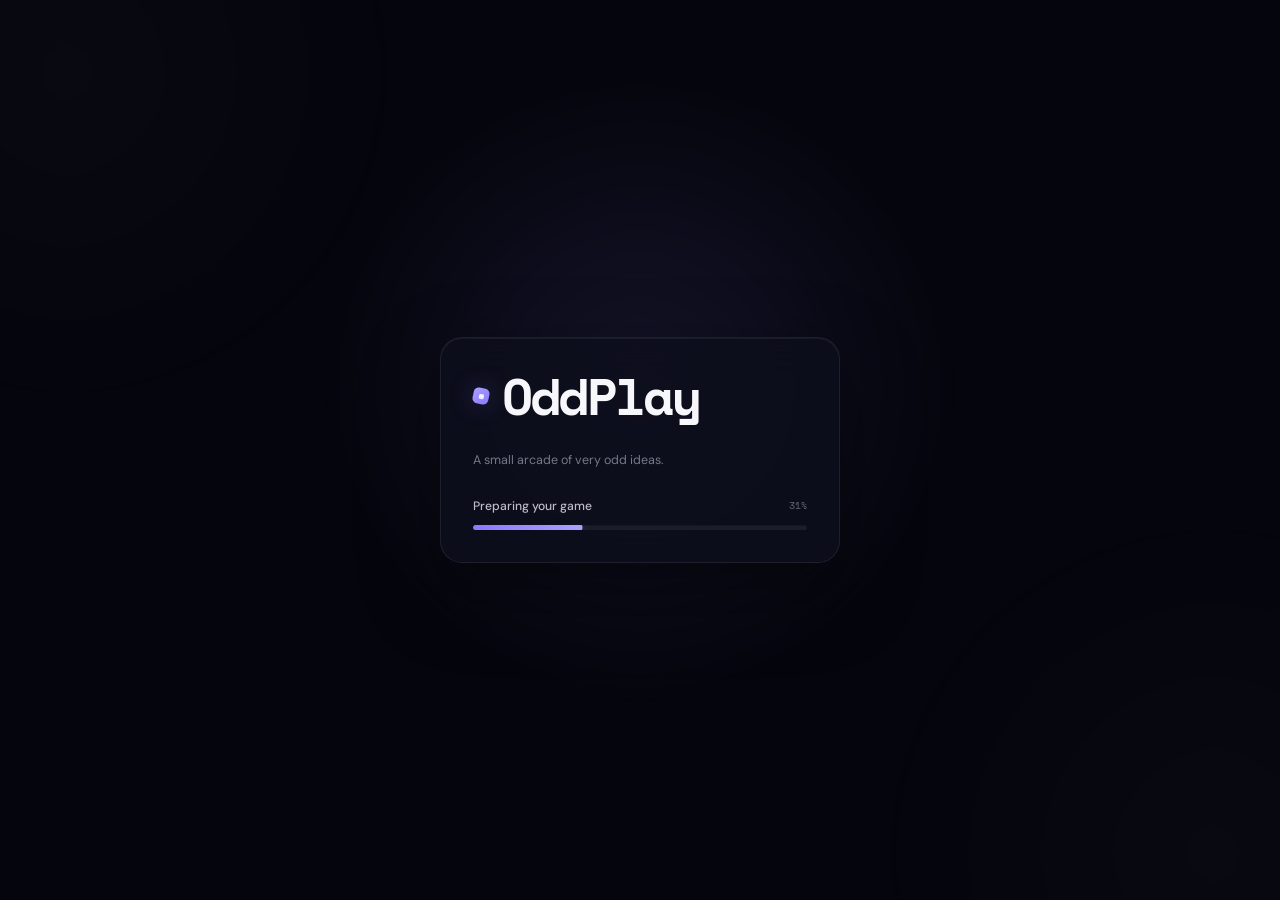
==== commit e3894adc: "Randomize loader duration" ====
--- a/index.html
+++ b/index.html
@@ -51,15 +51,16 @@
     {name:'A is Z Typer',url:'game4.html'},
     {name:'DVD Game',url:'game5.html'}
   ];
-  var started=Date.now();
-  var minimum=1850;
+
+  var started=performance.now();
+  var minimum=1500+Math.floor(Math.random()*2501);
   var launched=false;
   var selected=games[Math.floor(Math.random()*games.length)];
   var fallbackTimer;
 
   function update(){
     if(launched)return;
-    var elapsed=Date.now()-started;
+    var elapsed=performance.now()-started;
     var progress=Math.min(.96,elapsed/minimum);
     var value=Math.min(96,Math.floor(progress*96));
     percent.textContent=(value<10?'0':'')+value+'%';
@@ -84,7 +85,7 @@
     .then(function(data){
       if(Array.isArray(data)){
         var live=data.filter(function(g){return g&&typeof g.url==='string'&&g.url.trim();});
-        if(live.length) selected=live[Math.floor(Math.random()*live.length)];
+        if(live.length)selected=live[Math.floor(Math.random()*live.length)];
       }
     })
     .catch(function(){});
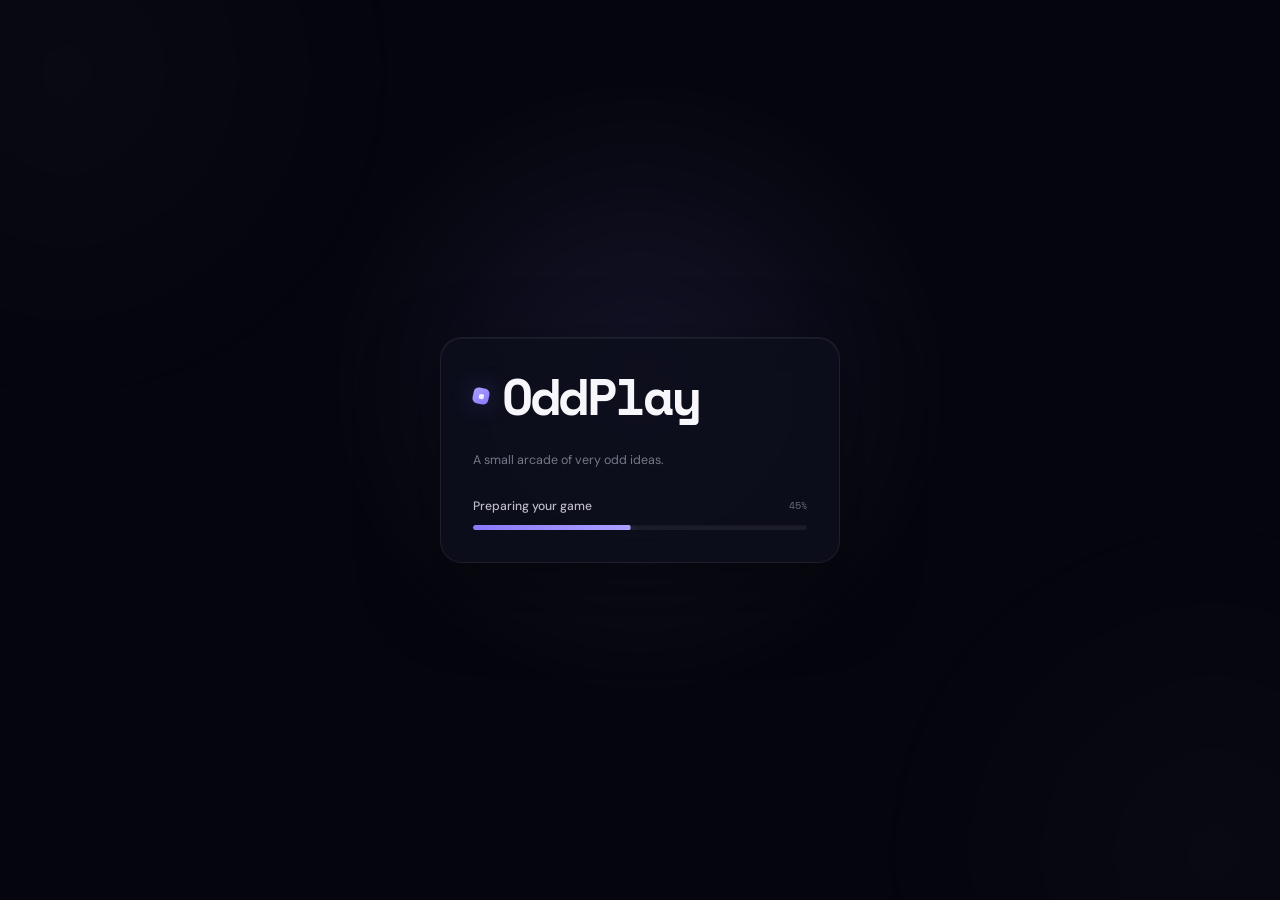
==== commit 0d24caea: "Set random loader time to 1.59–2.92 seconds" ====
--- a/index.html
+++ b/index.html
@@ -53,7 +53,7 @@
   ];
 
   var started=performance.now();
-  var minimum=1500+Math.floor(Math.random()*2501);
+  var minimum=1590+Math.floor(Math.random()*1331);
   var launched=false;
   var selected=games[Math.floor(Math.random()*games.length)];
   var fallbackTimer;
